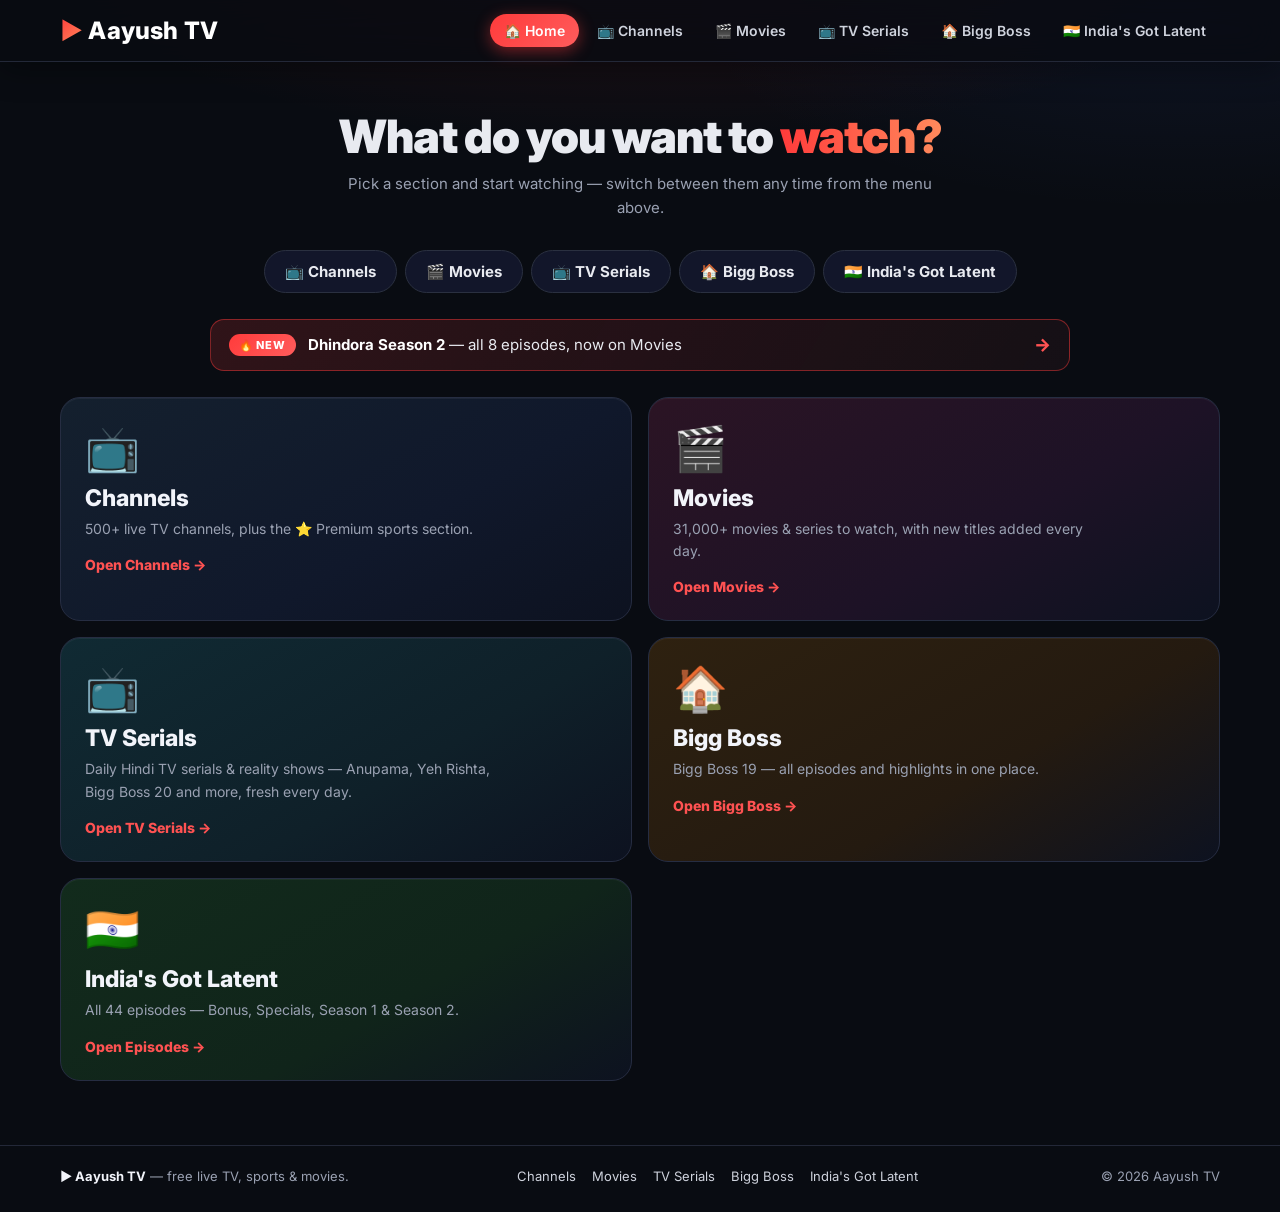
==== index.html @ 46b85ef4 "Design refresh: Inter font, deeper background, polished header/nav, gradient headings, richer card h" ====
<!DOCTYPE html>
<html lang="en">
<head>
<meta charset="UTF-8">
<meta name="viewport" content="width=device-width, initial-scale=1.0">
<title>Aayush TV — Live TV, Movies & Shows</title>
<meta name="description" content="Aayush TV — free live TV channels, movies, series and shows. Switch between Channels, Movies, TV Serials, Bigg Boss and India's Got Latent.">
<link rel="icon" href="data:,">
<link rel="preconnect" href="https://fonts.googleapis.com">
<link rel="preconnect" href="https://fonts.gstatic.com" crossorigin>
<link href="https://fonts.googleapis.com/css2?family=Inter:wght@400;600;700;800;900&display=swap" rel="stylesheet">
<style>
  * { box-sizing: border-box; margin: 0; padding: 0; }
  body { background: #090c12; color: #e8eaf0; font-family: 'Inter', system-ui, -apple-system, "Segoe UI", sans-serif; background-image: radial-gradient(900px 320px at 50% -80px, rgba(255,59,59,.13), transparent 70%), radial-gradient(700px 300px at 92% 0, rgba(80,120,255,.08), transparent 70%); background-attachment: fixed; }
  a { color: inherit; }
  /* ---- shared header ---- */
  header { position: sticky; top: 0; z-index: 10; background: rgba(9,12,18,.82); backdrop-filter: blur(16px) saturate(1.4); -webkit-backdrop-filter: blur(16px) saturate(1.4); box-shadow: 0 8px 30px rgba(0,0,0,.35); border-bottom: 1px solid #232838; }
  .head-inner { max-width: 1200px; margin: 0 auto; padding: 14px 20px; display: flex; align-items: center; gap: 18px; flex-wrap: wrap; }
  .brand { font-size: 24px; font-weight: 800; letter-spacing: .2px; text-decoration: none; color: #fff; }
  .brand span { background: linear-gradient(135deg, #ff3b3b, #ff8a5c); -webkit-background-clip: text; background-clip: text; -webkit-text-fill-color: transparent; }
  nav.main-nav { display: flex; gap: 4px; flex-wrap: wrap; margin-left: auto; }
  nav.main-nav a { padding: 8px 14px; border-radius: 20px; font-size: 14px; font-weight: 600; color: #cfd3dd; text-decoration: none; transition: background .15s, color .15s, transform .15s, box-shadow .15s; }
  nav.main-nav a:hover { background: #1c2338; color: #fff; transform: translateY(-1px); }
  nav.main-nav a.active { background: linear-gradient(135deg, #ff3b3b, #ff5c5c); color: #fff; box-shadow: 0 4px 16px rgba(255,59,59,.45); }
  /* ---- page ---- */
  main { max-width: 1200px; margin: 0 auto; padding: 20px 20px 44px; }
  .hero { padding: 30px 0 6px; text-align: center; }
  .hero h2 { font-size: clamp(32px, 5vw, 46px); font-weight: 900; letter-spacing: -1px; line-height: 1.08; }
  .hero h2 em { font-style: normal; background: linear-gradient(90deg, #ff3b3b, #ff8a5c); -webkit-background-clip: text; background-clip: text; -webkit-text-fill-color: transparent; }
  .hero p { color: #9aa1b2; font-size: 15px; line-height: 1.6; margin: 10px auto 0; max-width: 620px; }
  /* ---- quick switch bar ---- */
  .switcher { display: flex; gap: 8px; flex-wrap: wrap; justify-content: center; margin: 24px auto 4px; }
  .switcher a { padding: 11px 20px; border-radius: 999px; border: 1px solid #2a3040; background: #12162a; font-size: 15px; font-weight: 700; color: #e8eaf0; text-decoration: none; transition: border-color .15s, background .15s, transform .15s; }
  .switcher a:hover { border-color: #ff3b3b; background: #1c2338; transform: translateY(-2px); box-shadow: 0 8px 20px rgba(0,0,0,.35); }
  /* ---- fresh strip ---- */
  .fresh { display: flex; align-items: center; gap: 12px; flex-wrap: wrap; margin: 26px auto 0; max-width: 860px; background: linear-gradient(120deg, rgba(255,59,59,.16), rgba(255,92,92,.05)); border: 1px solid rgba(255,59,59,.45); border-radius: 14px; padding: 14px 18px; text-decoration: none; transition: transform .15s, box-shadow .15s; }
  .fresh:hover { transform: translateY(-2px); box-shadow: 0 10px 30px rgba(0,0,0,.4); }
  .fresh .tag { font-size: 11px; font-weight: 800; letter-spacing: .7px; color: #fff; background: linear-gradient(135deg, #ff3b3b, #ff5c5c); padding: 4px 10px; border-radius: 999px; white-space: nowrap; }
  .fresh .txt { font-size: 15px; color: #e8eaf0; }
  .fresh .txt b { color: #fff; }
  .fresh .arr { margin-left: auto; font-weight: 800; color: #ff5252; font-size: 18px; }
  /* ---- section tiles ---- */
  .tiles { display: grid; grid-template-columns: 1fr 1fr; gap: 16px; margin-top: 26px; }
  @media (max-width: 760px) { .tiles { grid-template-columns: 1fr; } .hero h2 { font-size: 28px; } }
  .tile { position: relative; display: block; text-decoration: none; border: 1px solid #262d42; border-radius: 20px; padding: 28px 24px 24px; overflow: hidden; transition: transform .2s ease, border-color .2s ease, box-shadow .2s ease; min-height: 178px; box-shadow: inset 0 1px 0 rgba(255,255,255,.05); }
  .tile:hover { transform: translateY(-4px); border-color: rgba(255,59,59,.7); box-shadow: 0 18px 44px rgba(0,0,0,.5), 0 0 0 1px rgba(255,59,59,.25); }
  .tile .icon { font-size: 44px; line-height: 1; }
  .tile h3 { font-size: 23px; font-weight: 800; margin: 14px 0 6px; color: #f2f4fa; }
  .tile p { font-size: 14px; line-height: 1.6; color: #9aa1b2; max-width: 420px; }
  .tile .open { display: inline-flex; align-items: center; gap: 6px; margin-top: 16px; font-size: 14px; font-weight: 800; color: #ff5252; }
  .tile.t-channels { background: linear-gradient(150deg, #14202e, #10182b 60%, #0d1220); }
  .tile.t-movies   { background: linear-gradient(150deg, #2b1424, #1d1226 60%, #0d1220); }
  .tile.t-bb       { background: linear-gradient(150deg, #2e2110, #241a10 60%, #0d1220); }
  .tile.t-igl      { background: linear-gradient(150deg, #122b1c, #10241a 60%, #0d1220); }
  .tile.t-tv       { background: linear-gradient(150deg, #102a33, #0f2029 60%, #0d1220); }
  /* ---- footer ---- */
  footer { border-top: 1px solid #232838; margin-top: 20px; }
  .foot-inner { max-width: 1200px; margin: 0 auto; padding: 22px 20px 28px; display: flex; flex-wrap: wrap; gap: 10px 24px; align-items: center; justify-content: space-between; color: #9aa1b2; font-size: 13px; }
  .foot-inner b { color: #f2f4fa; }
  .foot-inner nav a { color: #cfd3dd; text-decoration: none; margin-right: 16px; }
  .foot-inner nav a:hover { color: #fff; }
</style>
</head>
<body>
<header>
  <div class="head-inner">
    <a class="brand" href="index.html"><span>▶</span> Aayush TV</a>
    <nav class="main-nav">
      <a href="index.html" class="active">🏠 Home</a>
      <a href="channels.html">📺 Channels</a>
      <a href="movies.html">🎬 Movies</a>
      <a href="entertainment.html">📺 TV Serials</a>
      <a href="biggboss.html">🏠 Bigg Boss</a>
      <a href="india.html">🇮🇳 India's Got Latent</a>
    </nav>
  </div>
</header>

<main>
  <div class="hero">
    <h2>What do you want to <em>watch?</em></h2>
    <p>Pick a section and start watching — switch between them any time from the menu above.</p>
  </div>

  <div class="switcher" aria-label="Switch section">
    <a href="channels.html">📺 Channels</a>
    <a href="movies.html">🎬 Movies</a>
    <a href="entertainment.html">📺 TV Serials</a>
    <a href="biggboss.html">🏠 Bigg Boss</a>
    <a href="india.html">🇮🇳 India's Got Latent</a>
  </div>

  <a class="fresh" href="movies.html">
    <span class="tag">🔥 NEW</span>
    <span class="txt"><b>Dhindora Season 2</b> — all 8 episodes, now on Movies</span>
    <span class="arr">→</span>
  </a>

  <div class="tiles">
    <a class="tile t-channels" href="channels.html">
      <div class="icon">📺</div>
      <h3>Channels</h3>
      <p>500+ live TV channels, plus the ⭐ Premium sports section.</p>
      <span class="open">Open Channels →</span>
    </a>

    <a class="tile t-movies" href="movies.html">
      <div class="icon">🎬</div>
      <h3>Movies</h3>
      <p>31,000+ movies &amp; series to watch, with new titles added every day.</p>
      <span class="open">Open Movies →</span>
    </a>


    <a class="tile t-tv" href="entertainment.html">
      <div class="icon">📺</div>
      <h3>TV Serials</h3>
      <p>Daily Hindi TV serials &amp; reality shows — Anupama, Yeh Rishta, Bigg Boss 20 and more, fresh every day.</p>
      <span class="open">Open TV Serials →</span>
    </a>

    <a class="tile t-bb" href="biggboss.html">
      <div class="icon">🏠</div>
      <h3>Bigg Boss</h3>
      <p>Bigg Boss 19 — all episodes and highlights in one place.</p>
      <span class="open">Open Bigg Boss →</span>
    </a>

    <a class="tile t-igl" href="india.html">
      <div class="icon">🇮🇳</div>
      <h3>India's Got Latent</h3>
      <p>All 44 episodes — Bonus, Specials, Season 1 &amp; Season 2.</p>
      <span class="open">Open Episodes →</span>
    </a>
  </div>
</main>

<footer>
  <div class="foot-inner">
    <div><b>▶ Aayush TV</b> — free live TV, sports &amp; movies.</div>
    <nav><a href="channels.html">Channels</a><a href="movies.html">Movies</a><a href="entertainment.html">TV Serials</a><a href="biggboss.html">Bigg Boss</a><a href="india.html">India's Got Latent</a></nav>
    <div>© 2026 Aayush TV</div>
  </div>
</footer>
</body>
</html>
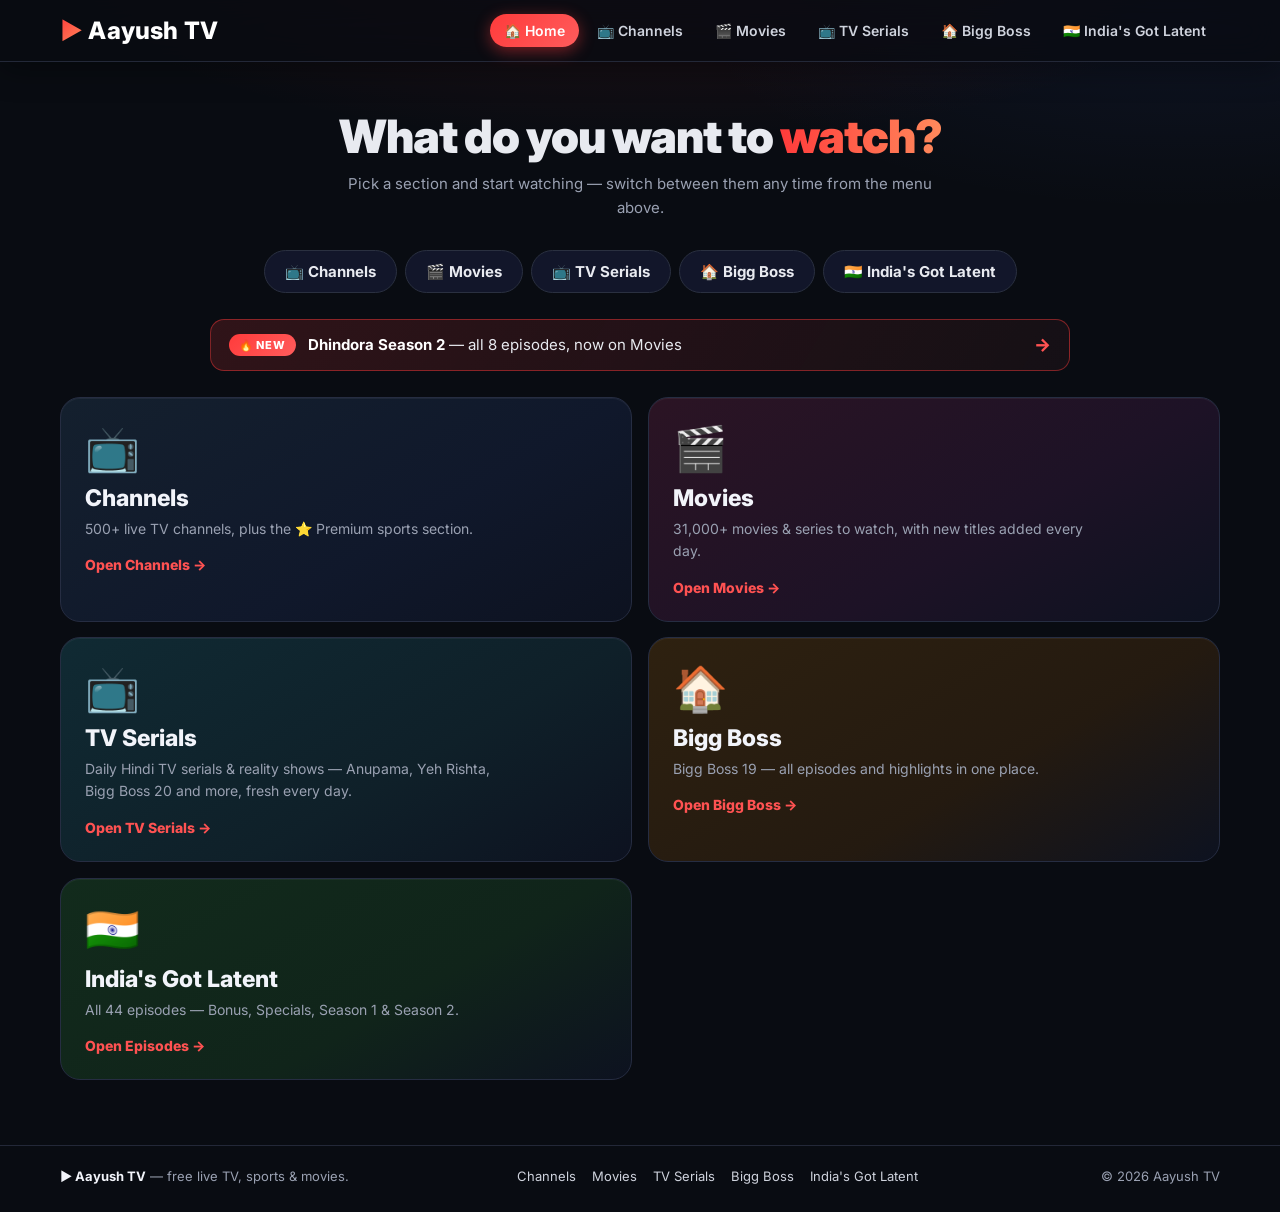
==== commit 6e11ace6: "Upgrade pack v1: shared polish (upgrade.css) + easier watching (upgrade.js) — player toolbar (fullsc" ====
--- a/index.html
+++ b/index.html
@@ -60,6 +60,7 @@
   .foot-inner nav a { color: #cfd3dd; text-decoration: none; margin-right: 16px; }
   .foot-inner nav a:hover { color: #fff; }
 </style>
+<link rel="stylesheet" href="upgrade.css?v=1">
 </head>
 <body>
 <header>
@@ -142,5 +143,6 @@
     <div>© 2026 Aayush TV</div>
   </div>
 </footer>
+<script src="upgrade.js?v=1" defer></script>
 </body>
 </html>
--- a/upgrade.css
+++ b/upgrade.css
@@ -0,0 +1,152 @@
+/* ============================================================
+   Aayush TV — Upgrade Pack v1 (27 Nov 2026)
+   Shared polish + easier-watching layer for all section pages.
+   Loaded AFTER each page's own styles, so it only refines —
+   it never replaces a page's layout. Companion: upgrade.js
+   ============================================================ */
+
+/* ---------- global feel ---------- */
+html { scroll-behavior: smooth; }
+::selection { background: #ff3b3b; color: #fff; }
+body { -webkit-tap-highlight-color: transparent; }
+main { animation: atvFade .35s ease both; }
+@keyframes atvFade { from { opacity: 0; transform: translateY(6px); } to { opacity: 1; transform: none; } }
+@media (prefers-reduced-motion: reduce) {
+  html { scroll-behavior: auto; }
+  main { animation: none; }
+  * { transition: none !important; }
+}
+
+/* slim dark scrollbar with a red thumb */
+::-webkit-scrollbar { width: 10px; height: 10px; }
+::-webkit-scrollbar-track { background: #0b0e14; }
+::-webkit-scrollbar-thumb { background: #2a3040; border-radius: 6px; border: 2px solid #0b0e14; }
+::-webkit-scrollbar-thumb:hover { background: #ff3b3b; }
+html { scrollbar-width: thin; scrollbar-color: #2a3040 #0b0e14; }
+
+/* clear keyboard focus everywhere */
+:focus-visible { outline: 2px solid #ff5252; outline-offset: 2px; border-radius: 6px; }
+
+/* header gets a stronger shadow once the page scrolls */
+header { transition: box-shadow .25s ease; }
+header.atv-scrolled { box-shadow: 0 12px 34px rgba(0,0,0,.55); }
+
+/* search boxes glow red when focused */
+#search:focus, input.search:focus {
+  border-color: #ff5252 !important;
+  box-shadow: 0 0 0 3px rgba(255,59,59,.22);
+  outline: none;
+}
+#search, input.search { transition: border-color .15s ease, box-shadow .15s ease; }
+
+/* ---------- cards & buttons feel ---------- */
+.card, .showcard, .tile { will-change: transform; }
+.card img, .showcard img { transition: transform .35s ease; }
+.card:hover img, .showcard:hover img { transform: scale(1.05); }
+button, .chip, nav.main-nav a, .switcher a { transition: transform .12s ease, background .15s ease, border-color .15s ease, box-shadow .15s ease; }
+button:active, .chip:active { transform: scale(.97); }
+
+/* mobile: nav becomes one swipeable row instead of wrapping */
+@media (max-width: 640px) {
+  nav.main-nav { flex-wrap: nowrap; overflow-x: auto; max-width: 100%; padding-bottom: 4px; scrollbar-width: none; }
+  nav.main-nav::-webkit-scrollbar { display: none; }
+  nav.main-nav a { white-space: nowrap; padding: 9px 13px; }
+  .head-inner { gap: 10px; padding: 12px 14px; }
+}
+
+/* ---------- player polish ---------- */
+#player-wrap, #playerWrap, #watch-wrap, #bb-player {
+  border-radius: 16px;
+}
+#player-wrap video, #playerWrap video, #watch-wrap video, #watch-wrap iframe,
+#bb-screen video, #bb-screen iframe, #frame-player {
+  box-shadow: 0 18px 50px rgba(0,0,0,.5);
+}
+
+/* ---------- player toolbar (buttons added by upgrade.js) ---------- */
+.atv-toolbar {
+  display: none; /* upgrade.js shows it while the player is open */
+  gap: 8px; flex-wrap: wrap; align-items: center;
+  margin: 10px 0 4px;
+}
+.atv-toolbar .atv-tlabel { font-size: 12px; font-weight: 800; letter-spacing: .6px; color: #9aa1b2; margin-right: 2px; }
+.atv-tbtn {
+  appearance: none; border: 1px solid #2a3040; background: #141a29; color: #e8eaf0;
+  font: 600 13px 'Inter', system-ui, sans-serif;
+  padding: 8px 13px; border-radius: 999px; cursor: pointer;
+  display: inline-flex; align-items: center; gap: 6px;
+}
+.atv-tbtn:hover { border-color: #ff3b3b; background: #1c2338; transform: translateY(-1px); }
+.atv-tbtn.on { background: linear-gradient(135deg, #ff3b3b, #ff5c5c); border-color: transparent; color: #fff; box-shadow: 0 4px 14px rgba(255,59,59,.4); }
+
+/* ---------- theater mode ---------- */
+body.atv-theater main { max-width: min(1560px, 97vw) !important; }
+body.atv-theater #player-wrap, body.atv-theater #playerWrap,
+body.atv-theater #watch-wrap, body.atv-theater #bb-player { width: 100%; }
+
+/* ---------- floating mini-player ---------- */
+.atv-mini {
+  position: fixed !important;
+  right: 12px; bottom: 12px;
+  width: min(360px, 74vw);
+  z-index: 9990;
+  background: #0d1119;
+  border: 1px solid rgba(255,59,59,.55);
+  border-radius: 14px;
+  box-shadow: 0 18px 50px rgba(0,0,0,.65), 0 0 24px rgba(255,59,59,.15);
+  padding: 6px;
+  margin: 0 !important;
+  cursor: pointer;
+  animation: atvMiniIn .25s ease both;
+}
+@keyframes atvMiniIn { from { opacity: 0; transform: translateY(14px) scale(.96); } to { opacity: 1; transform: none; } }
+.atv-mini > *:not(.atv-keep):not(video):not(iframe):not(.atv-mini-bar) { display: none !important; }
+.atv-mini video, .atv-mini iframe { width: 100% !important; border-radius: 9px; display: block; }
+.atv-mini-bar {
+  display: flex; align-items: center; gap: 8px;
+  padding: 2px 4px 6px; font-size: 12px; font-weight: 700; color: #cfd3dd;
+}
+.atv-mini-bar .atv-mini-title { flex: 1; white-space: nowrap; overflow: hidden; text-overflow: ellipsis; }
+.atv-mini-bar button {
+  appearance: none; border: 1px solid #2a3040; background: #182134; color: #fff;
+  width: 26px; height: 26px; border-radius: 50%; cursor: pointer; font-size: 13px; line-height: 1;
+  display: inline-flex; align-items: center; justify-content: center; flex: none;
+}
+.atv-mini-bar button:hover { border-color: #ff3b3b; background: #ff3b3b; }
+@media (max-width: 640px) {
+  .atv-mini { width: min(270px, 62vw); right: 8px; bottom: 8px; }
+}
+
+/* ---------- toast (seek / volume feedback) ---------- */
+.atv-toast {
+  position: fixed; left: 50%; bottom: 84px; transform: translateX(-50%) translateY(10px);
+  background: rgba(13,17,25,.92); color: #fff; border: 1px solid #2a3040;
+  font: 700 14px 'Inter', system-ui, sans-serif;
+  padding: 9px 16px; border-radius: 999px; z-index: 9999;
+  opacity: 0; pointer-events: none; transition: opacity .18s ease, transform .18s ease;
+  box-shadow: 0 10px 30px rgba(0,0,0,.5);
+}
+.atv-toast.show { opacity: 1; transform: translateX(-50%) translateY(0); }
+
+/* double-tap seek flash on the video itself */
+.atv-seekflash {
+  position: absolute; top: 50%; transform: translateY(-50%);
+  background: rgba(0,0,0,.55); color: #fff; border-radius: 999px;
+  font: 800 15px 'Inter', system-ui, sans-serif; padding: 10px 14px;
+  pointer-events: none; z-index: 5; opacity: 0; transition: opacity .25s ease;
+}
+.atv-seekflash.show { opacity: 1; }
+
+/* ---------- back-to-top ---------- */
+.atv-top {
+  position: fixed; right: 14px; bottom: 14px; z-index: 9980;
+  width: 44px; height: 44px; border-radius: 50%;
+  border: 1px solid #2a3040; background: rgba(20,26,41,.92); color: #fff;
+  font-size: 18px; cursor: pointer; display: none;
+  align-items: center; justify-content: center;
+  box-shadow: 0 10px 26px rgba(0,0,0,.5); backdrop-filter: blur(8px);
+}
+.atv-top:hover { border-color: #ff3b3b; background: #ff3b3b; }
+.atv-top.show { display: inline-flex; }
+/* keep clear of the mini-player when both are on screen */
+body.atv-mini-on .atv-top { bottom: auto; top: 76px; }
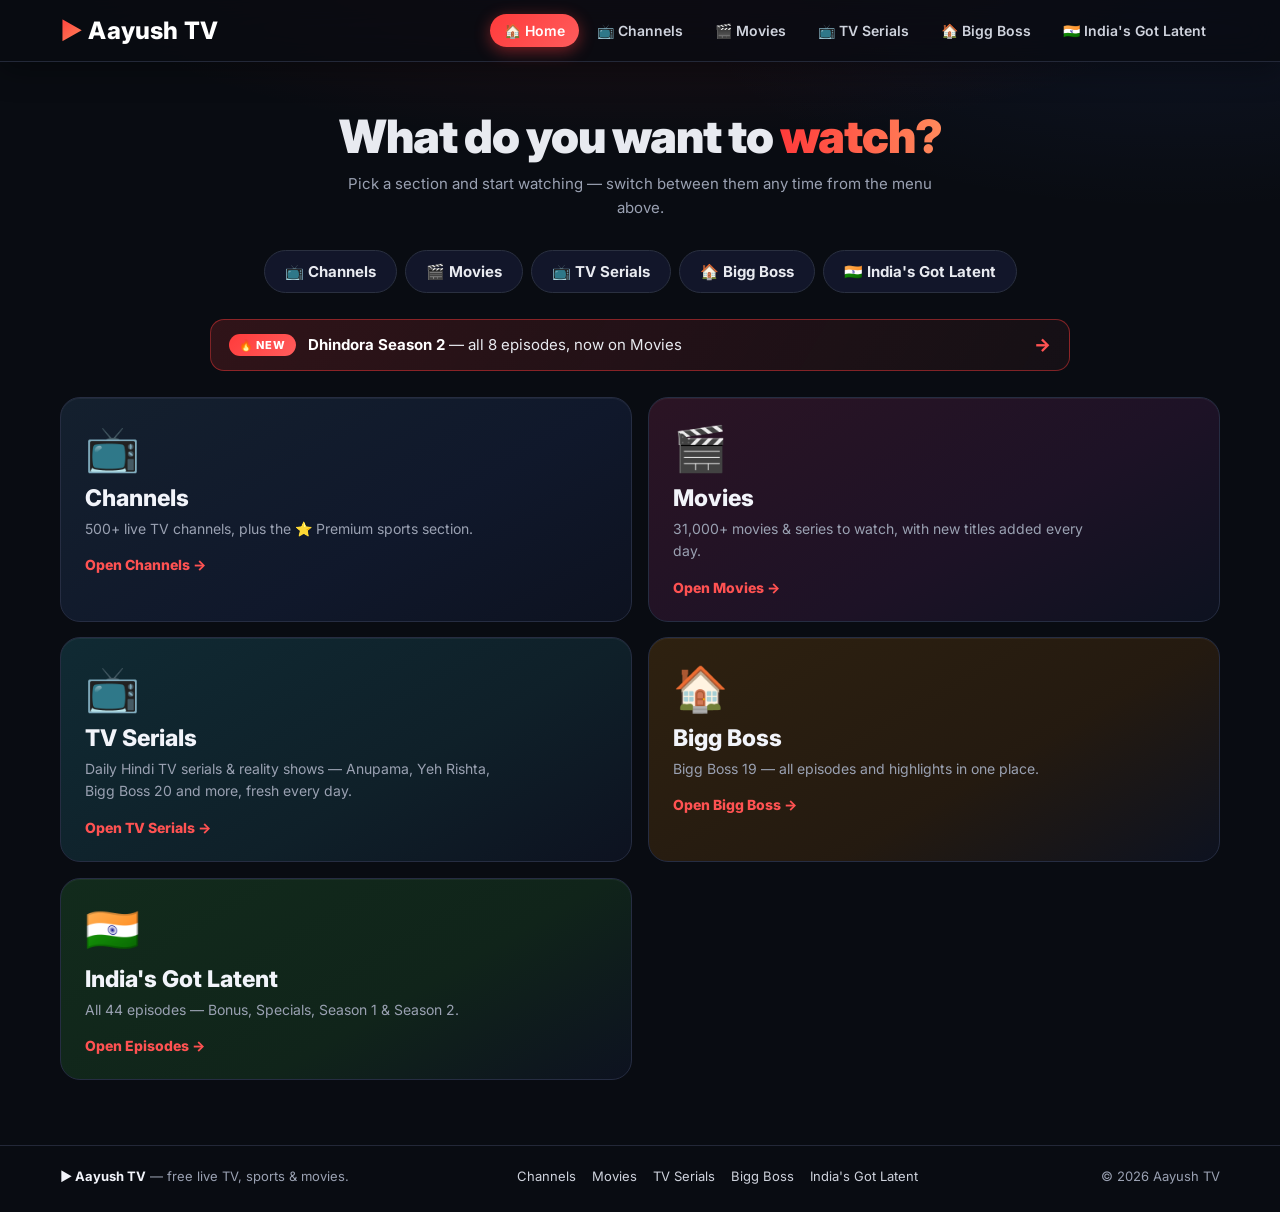
==== commit 703cd291: "Add site logo as browser tab icon on all pages (SVG favicon: red play mark on dark) - replaces the e" ====
--- a/index.html
+++ b/index.html
@@ -5,7 +5,7 @@
 <meta name="viewport" content="width=device-width, initial-scale=1.0">
 <title>Aayush TV — Live TV, Movies & Shows</title>
 <meta name="description" content="Aayush TV — free live TV channels, movies, series and shows. Switch between Channels, Movies, TV Serials, Bigg Boss and India's Got Latent.">
-<link rel="icon" href="data:,">
+<link rel="icon" href="favicon.ico" sizes="any"><link rel="icon" type="image/svg+xml" href="favicon.svg"><link rel="icon" type="image/png" sizes="32x32" href="favicon-32.png"><link rel="apple-touch-icon" href="apple-touch-icon.png">
 <link rel="preconnect" href="https://fonts.googleapis.com">
 <link rel="preconnect" href="https://fonts.gstatic.com" crossorigin>
 <link href="https://fonts.googleapis.com/css2?family=Inter:wght@400;600;700;800;900&display=swap" rel="stylesheet">
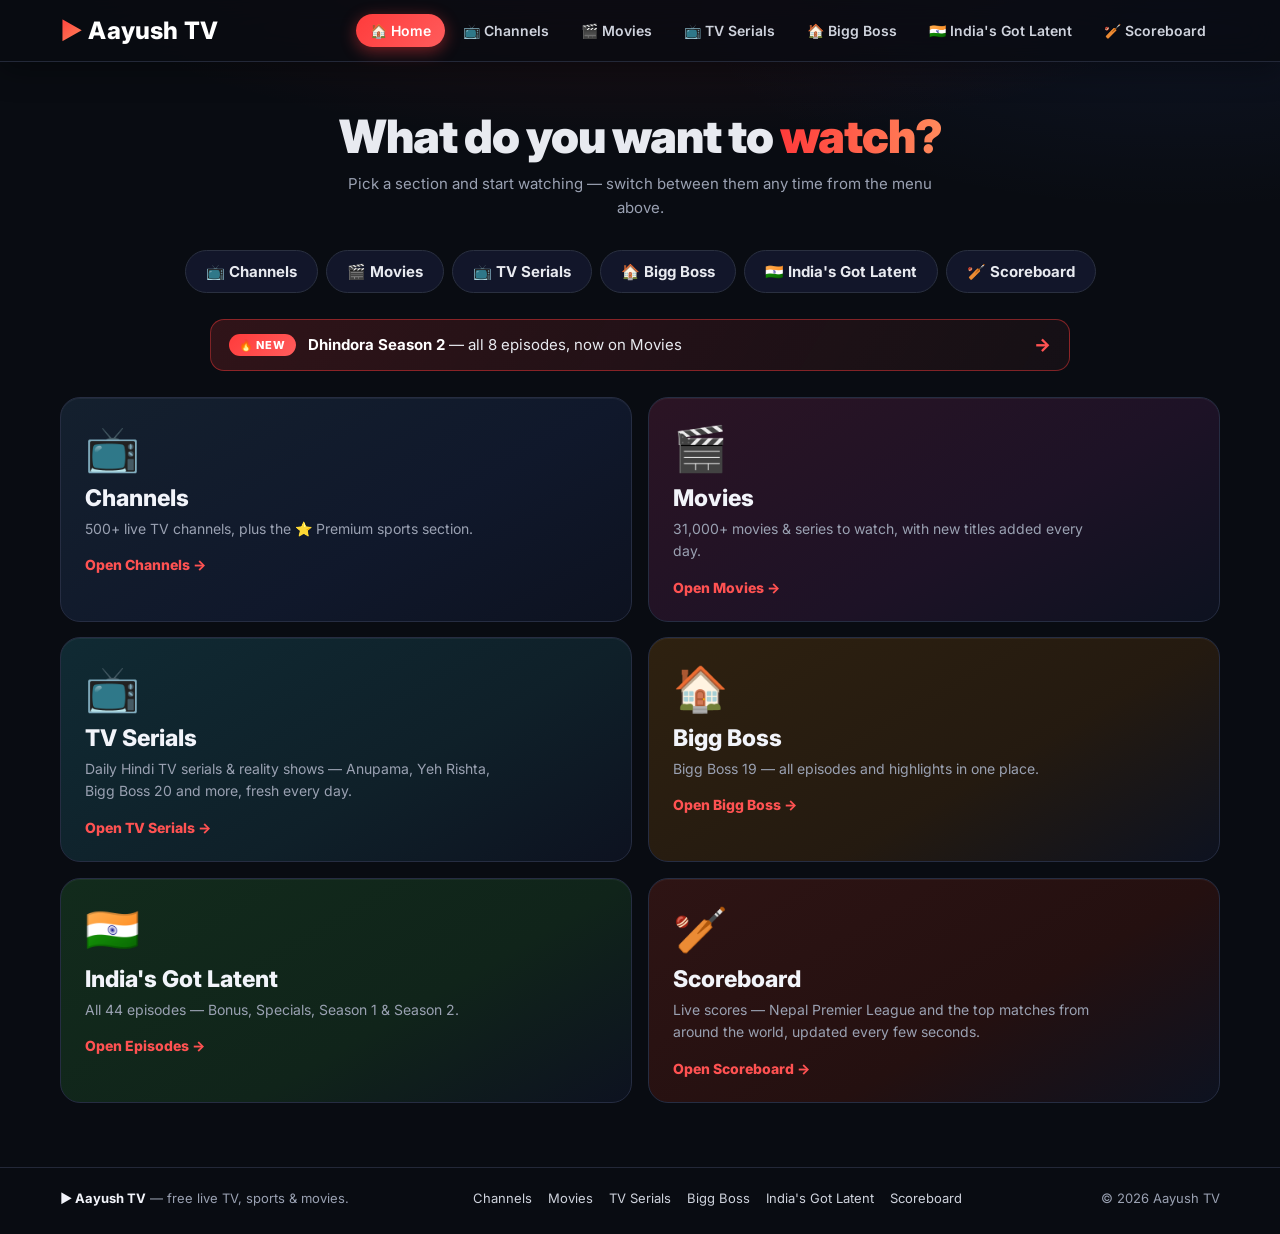
==== commit 67fd8a98: "New Scoreboard section: live scores page like the Discord bot's /live — Nepal Premier League first, " ====
--- a/index.html
+++ b/index.html
@@ -1,11 +1,11 @@
 <!DOCTYPE html>
 <html lang="en">
 <head>
-<meta charset="UTF-8">
+<meta charset="UTF-8"><meta name="google-site-verification" content="Fl9y20jEYewwJ5K_o-S1b-05ZLuFgdTXqJFYUsViC-s">
 <meta name="viewport" content="width=device-width, initial-scale=1.0">
 <title>Aayush TV — Live TV, Movies & Shows</title>
 <meta name="description" content="Aayush TV — free live TV channels, movies, series and shows. Switch between Channels, Movies, TV Serials, Bigg Boss and India's Got Latent.">
-<link rel="icon" href="favicon.ico" sizes="any"><link rel="icon" type="image/svg+xml" href="favicon.svg"><link rel="icon" type="image/png" sizes="32x32" href="favicon-32.png"><link rel="apple-touch-icon" href="apple-touch-icon.png">
+<link rel="icon" type="image/svg+xml" href="favicon.svg"><link rel="icon" type="image/png" sizes="32x32" href="[data-uri]">
 <link rel="preconnect" href="https://fonts.googleapis.com">
 <link rel="preconnect" href="https://fonts.gstatic.com" crossorigin>
 <link href="https://fonts.googleapis.com/css2?family=Inter:wght@400;600;700;800;900&display=swap" rel="stylesheet">
@@ -52,6 +52,7 @@
   .tile.t-movies   { background: linear-gradient(150deg, #2b1424, #1d1226 60%, #0d1220); }
   .tile.t-bb       { background: linear-gradient(150deg, #2e2110, #241a10 60%, #0d1220); }
   .tile.t-igl      { background: linear-gradient(150deg, #122b1c, #10241a 60%, #0d1220); }
+  .tile.t-score    { background: linear-gradient(150deg, #2e1414, #241010 60%, #0d1220); }
   .tile.t-tv       { background: linear-gradient(150deg, #102a33, #0f2029 60%, #0d1220); }
   /* ---- footer ---- */
   footer { border-top: 1px solid #232838; margin-top: 20px; }
@@ -73,6 +74,7 @@
       <a href="entertainment.html">📺 TV Serials</a>
       <a href="biggboss.html">🏠 Bigg Boss</a>
       <a href="india.html">🇮🇳 India's Got Latent</a>
+      <a href="scoreboard.html">🏏 Scoreboard</a>
     </nav>
   </div>
 </header>
@@ -89,6 +91,7 @@
     <a href="entertainment.html">📺 TV Serials</a>
     <a href="biggboss.html">🏠 Bigg Boss</a>
     <a href="india.html">🇮🇳 India's Got Latent</a>
+    <a href="scoreboard.html">🏏 Scoreboard</a>
   </div>
 
   <a class="fresh" href="movies.html">
@@ -133,13 +136,20 @@
       <p>All 44 episodes — Bonus, Specials, Season 1 &amp; Season 2.</p>
       <span class="open">Open Episodes →</span>
     </a>
+
+    <a class="tile t-score" href="scoreboard.html">
+      <div class="icon">🏏</div>
+      <h3>Scoreboard</h3>
+      <p>Live scores — Nepal Premier League and the top matches from around the world, updated every few seconds.</p>
+      <span class="open">Open Scoreboard →</span>
+    </a>
   </div>
 </main>
 
 <footer>
   <div class="foot-inner">
     <div><b>▶ Aayush TV</b> — free live TV, sports &amp; movies.</div>
-    <nav><a href="channels.html">Channels</a><a href="movies.html">Movies</a><a href="entertainment.html">TV Serials</a><a href="biggboss.html">Bigg Boss</a><a href="india.html">India's Got Latent</a></nav>
+    <nav><a href="channels.html">Channels</a><a href="movies.html">Movies</a><a href="entertainment.html">TV Serials</a><a href="biggboss.html">Bigg Boss</a><a href="india.html">India's Got Latent</a><a href="scoreboard.html">Scoreboard</a></nav>
     <div>© 2026 Aayush TV</div>
   </div>
 </footer>
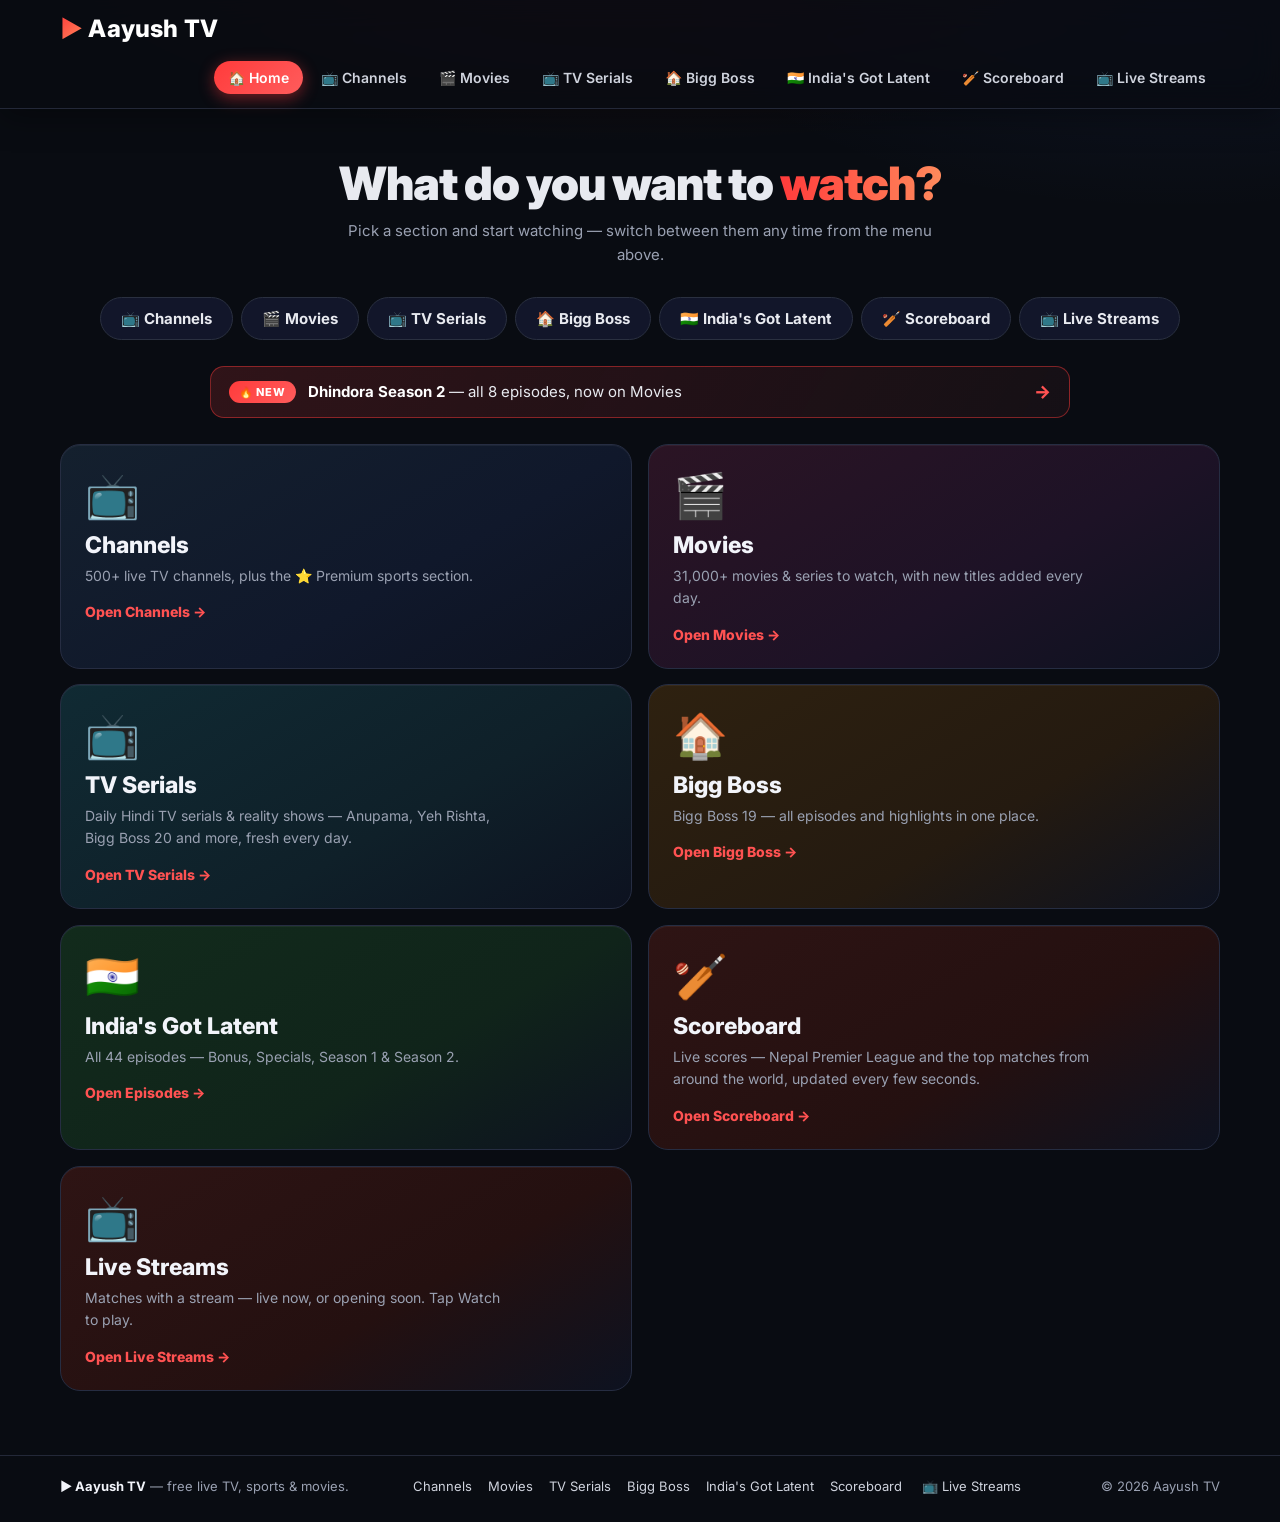
==== commit 17e3f836: "Live Streams gets its own page (streams.html); scoreboard loads faster (each scores leg renders on i" ====
--- a/index.html
+++ b/index.html
@@ -75,6 +75,7 @@
       <a href="biggboss.html">🏠 Bigg Boss</a>
       <a href="india.html">🇮🇳 India's Got Latent</a>
       <a href="scoreboard.html">🏏 Scoreboard</a>
+      <a href="streams.html">📺 Live Streams</a>
     </nav>
   </div>
 </header>
@@ -92,6 +93,7 @@
     <a href="biggboss.html">🏠 Bigg Boss</a>
     <a href="india.html">🇮🇳 India's Got Latent</a>
     <a href="scoreboard.html">🏏 Scoreboard</a>
+      <a href="streams.html">📺 Live Streams</a>
   </div>
 
   <a class="fresh" href="movies.html">
@@ -143,13 +145,21 @@
       <p>Live scores — Nepal Premier League and the top matches from around the world, updated every few seconds.</p>
       <span class="open">Open Scoreboard →</span>
     </a>
+
+    <a class="tile t-score" href="streams.html">
+      <div class="icon">📺</div>
+      <h3>Live Streams</h3>
+      <p>Matches with a stream — live now, or opening soon. Tap Watch to play.</p>
+      <span class="open">Open Live Streams →</span>
+    </a>
   </div>
 </main>
 
 <footer>
   <div class="foot-inner">
     <div><b>▶ Aayush TV</b> — free live TV, sports &amp; movies.</div>
-    <nav><a href="channels.html">Channels</a><a href="movies.html">Movies</a><a href="entertainment.html">TV Serials</a><a href="biggboss.html">Bigg Boss</a><a href="india.html">India's Got Latent</a><a href="scoreboard.html">Scoreboard</a></nav>
+    <nav><a href="channels.html">Channels</a><a href="movies.html">Movies</a><a href="entertainment.html">TV Serials</a><a href="biggboss.html">Bigg Boss</a><a href="india.html">India's Got Latent</a><a href="scoreboard.html">Scoreboard</a>
+      <a href="streams.html">📺 Live Streams</a></nav>
     <div>© 2026 Aayush TV</div>
   </div>
 </footer>
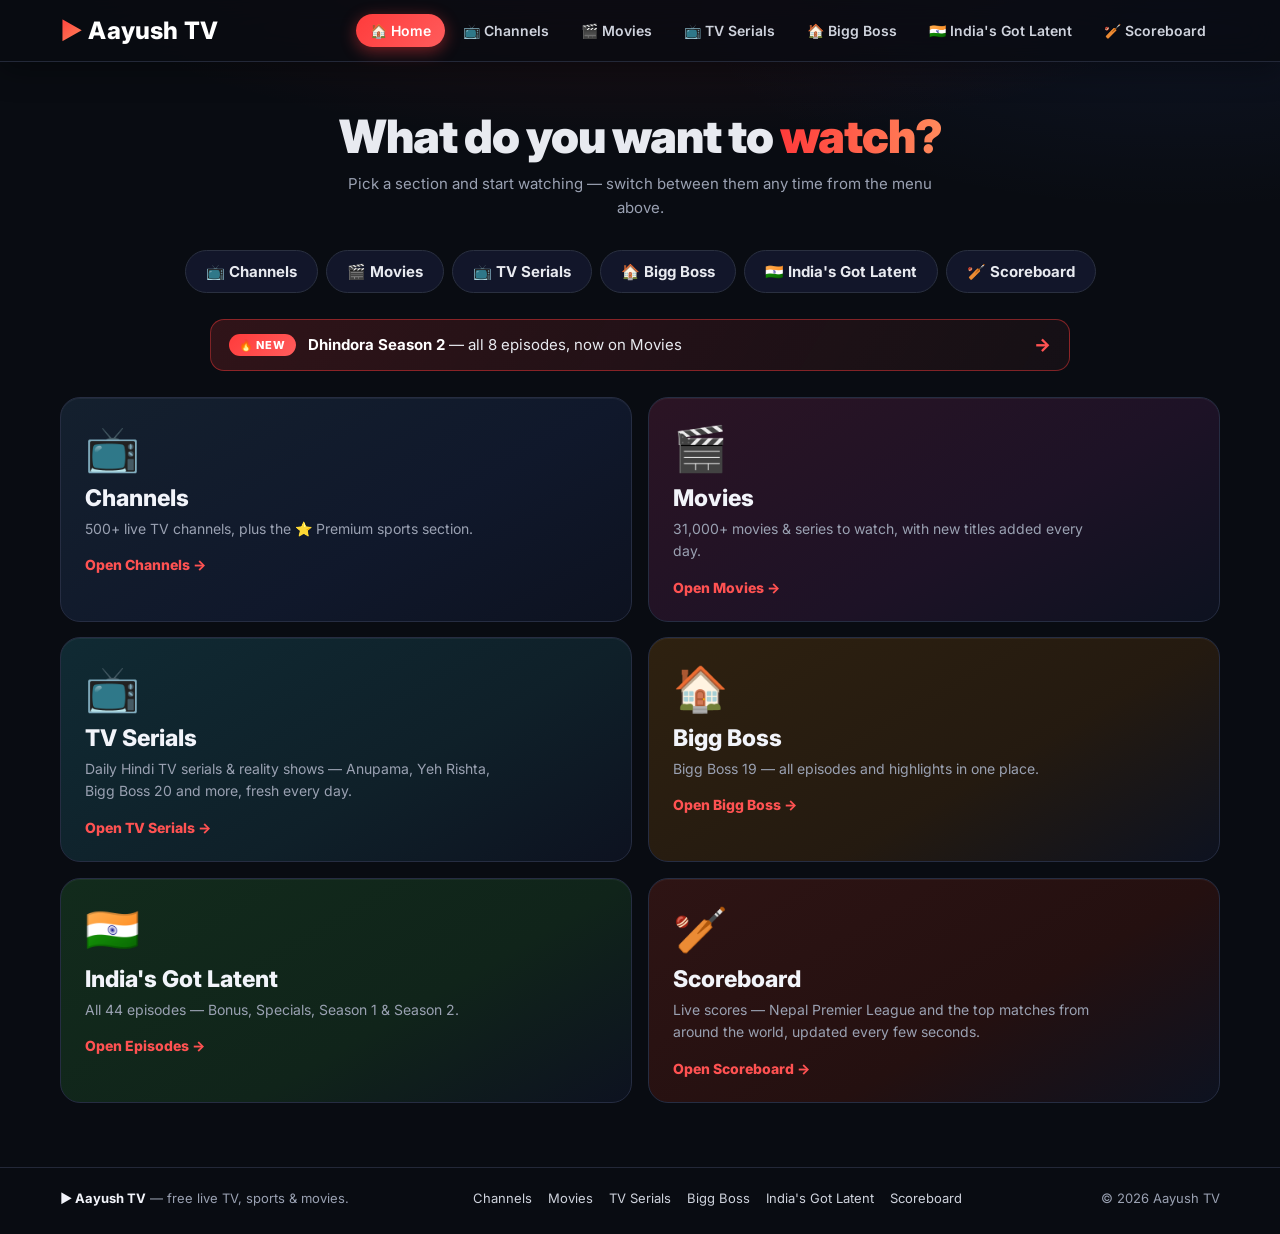
==== commit f8d6b0b6: "Scoreboard: Live Streams link only on the Scoreboard, button opens streams in a new tab; slow empty " ====
--- a/index.html
+++ b/index.html
@@ -75,7 +75,6 @@
       <a href="biggboss.html">🏠 Bigg Boss</a>
       <a href="india.html">🇮🇳 India's Got Latent</a>
       <a href="scoreboard.html">🏏 Scoreboard</a>
-      <a href="streams.html">📺 Live Streams</a>
     </nav>
   </div>
 </header>
@@ -93,7 +92,6 @@
     <a href="biggboss.html">🏠 Bigg Boss</a>
     <a href="india.html">🇮🇳 India's Got Latent</a>
     <a href="scoreboard.html">🏏 Scoreboard</a>
-      <a href="streams.html">📺 Live Streams</a>
   </div>
 
   <a class="fresh" href="movies.html">
@@ -146,20 +144,13 @@
       <span class="open">Open Scoreboard →</span>
     </a>
 
-    <a class="tile t-score" href="streams.html">
-      <div class="icon">📺</div>
-      <h3>Live Streams</h3>
-      <p>Matches with a stream — live now, or opening soon. Tap Watch to play.</p>
-      <span class="open">Open Live Streams →</span>
-    </a>
   </div>
 </main>
 
 <footer>
   <div class="foot-inner">
     <div><b>▶ Aayush TV</b> — free live TV, sports &amp; movies.</div>
-    <nav><a href="channels.html">Channels</a><a href="movies.html">Movies</a><a href="entertainment.html">TV Serials</a><a href="biggboss.html">Bigg Boss</a><a href="india.html">India's Got Latent</a><a href="scoreboard.html">Scoreboard</a>
-      <a href="streams.html">📺 Live Streams</a></nav>
+    <nav><a href="channels.html">Channels</a><a href="movies.html">Movies</a><a href="entertainment.html">TV Serials</a><a href="biggboss.html">Bigg Boss</a><a href="india.html">India's Got Latent</a><a href="scoreboard.html">Scoreboard</a></nav>
     <div>© 2026 Aayush TV</div>
   </div>
 </footer>
